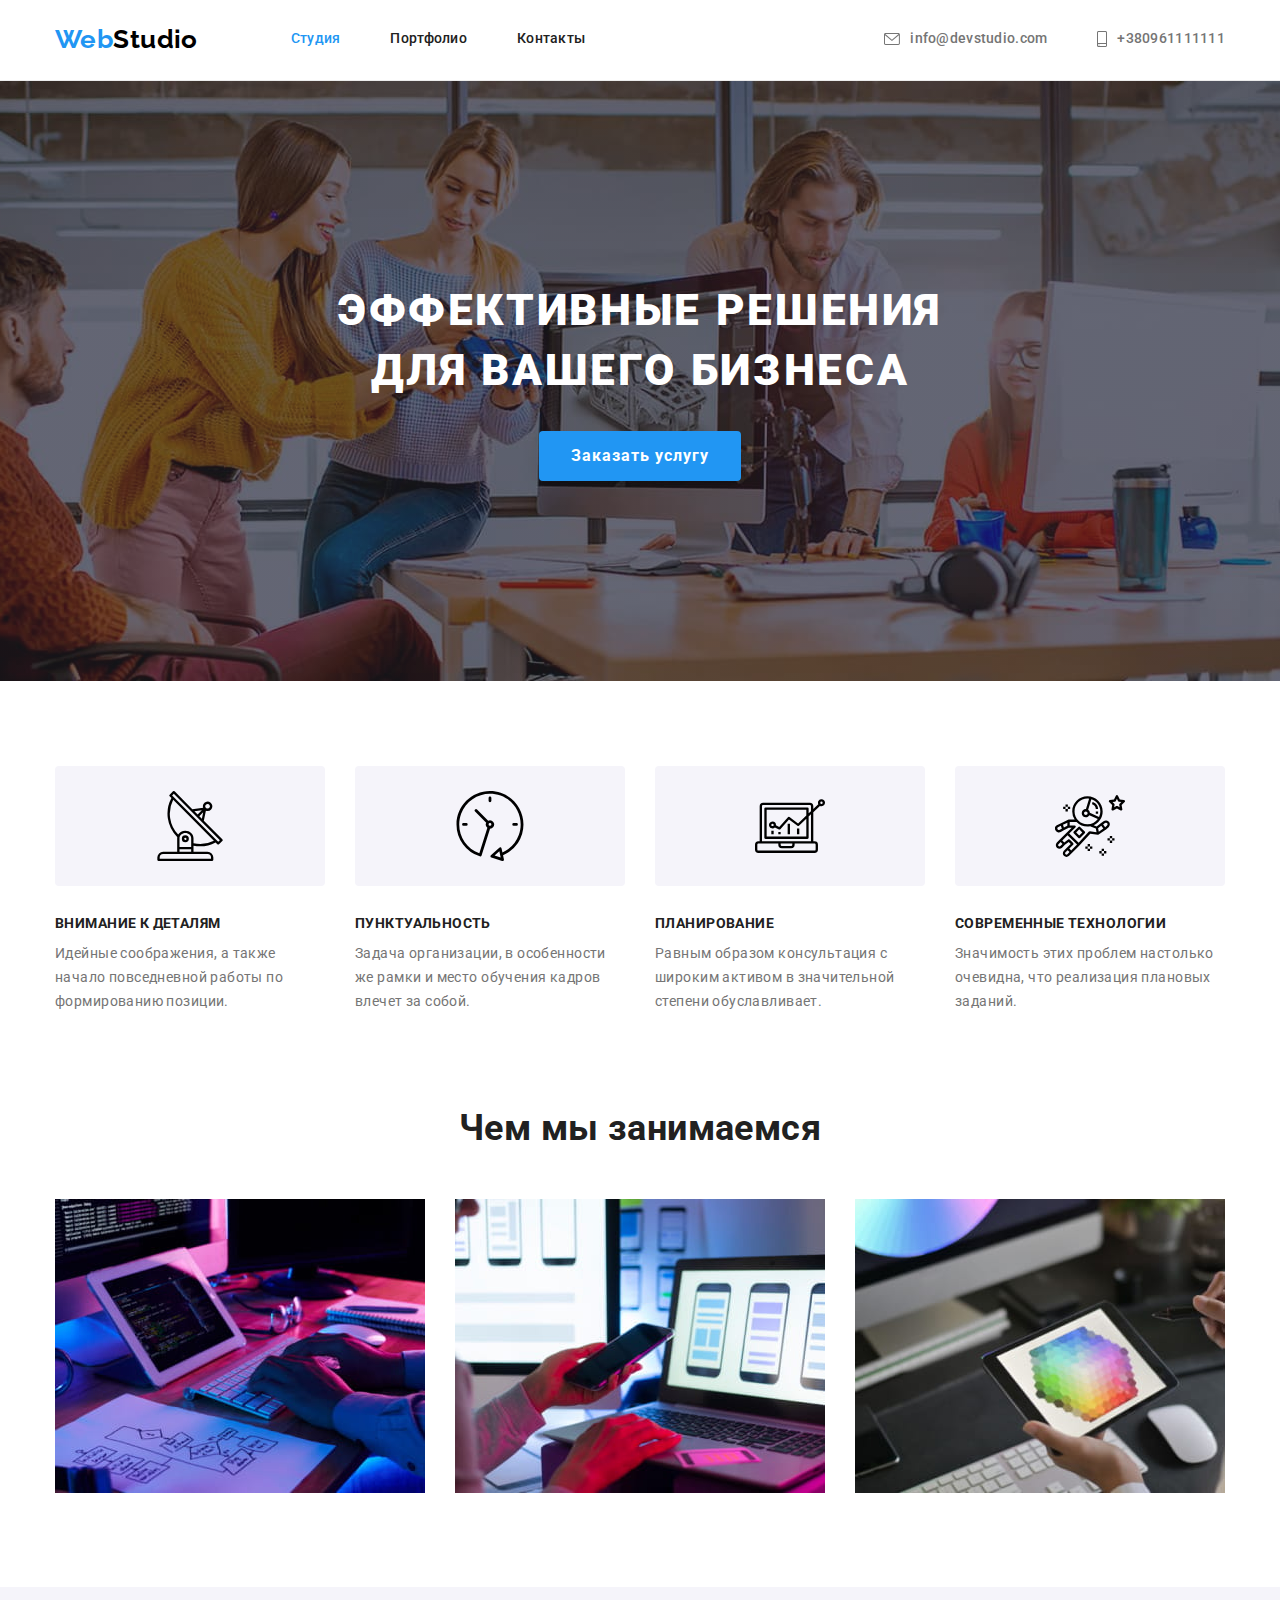
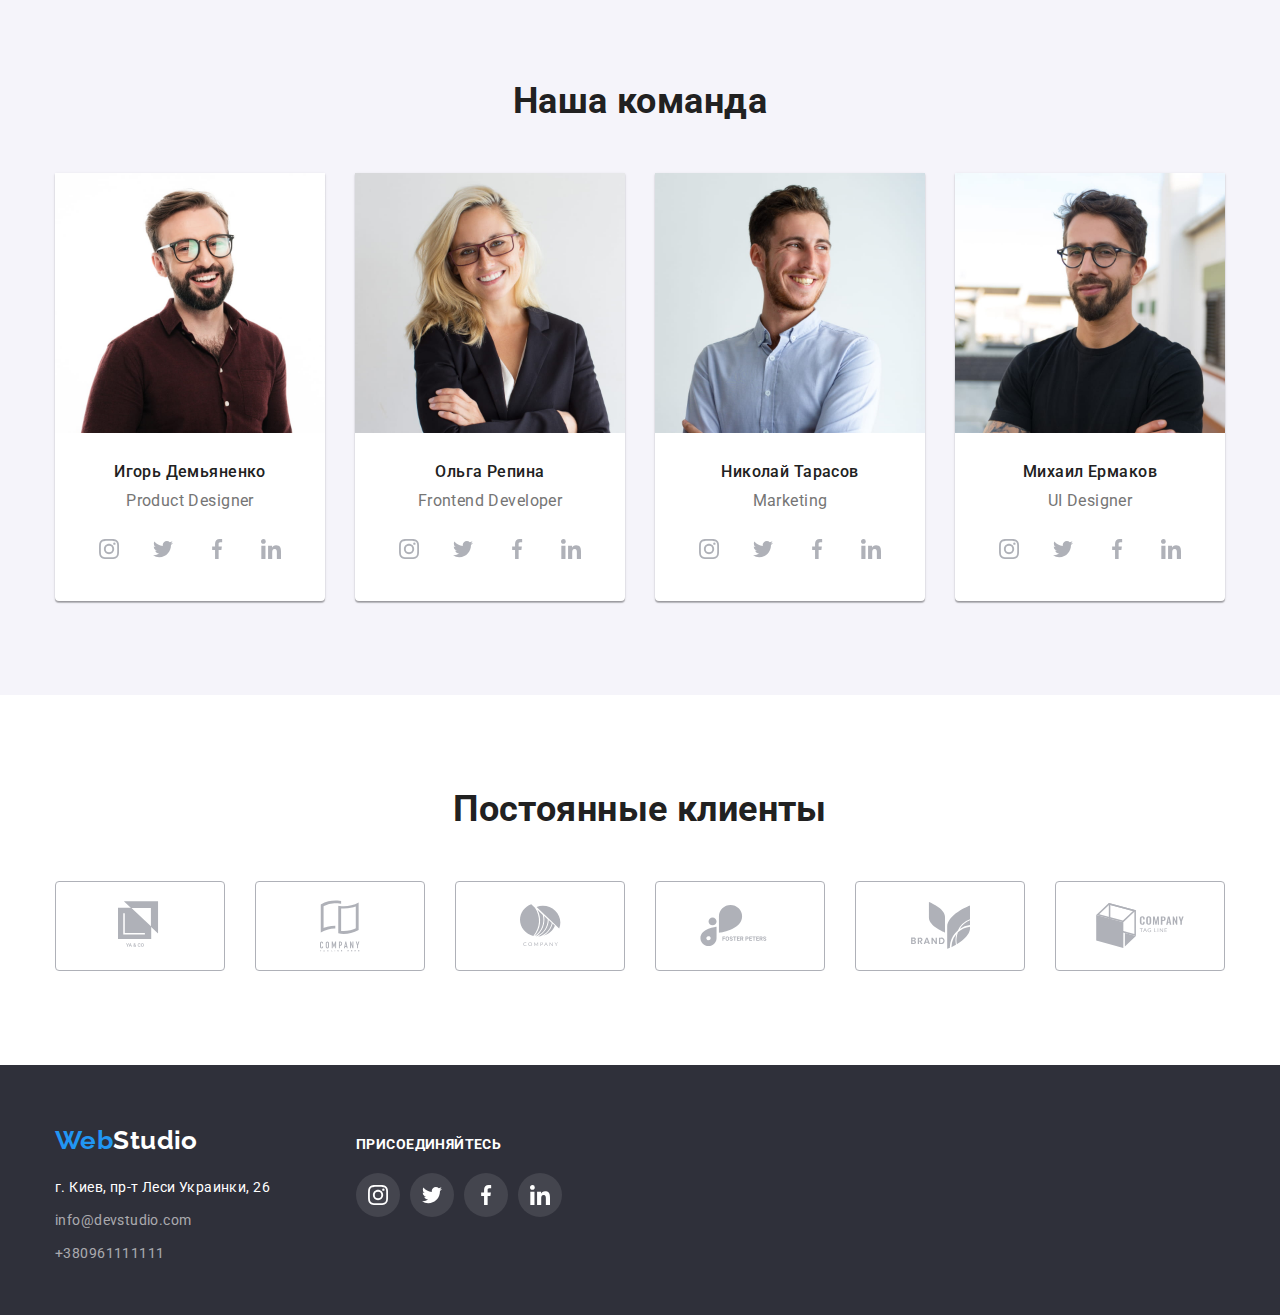
==== index.html @ 73e571c7 "Initial commit" ====
<!DOCTYPE html>
<html lang="ru">

<head>
    <meta charset="UTF-8">
    <meta http-equiv="X-UA-Compatible" content="IE=edge">
    <meta name="viewport" content="width=device-width, initial-scale=1.0">
    <title>WebStudio</title>
    <link
        href="https://fonts.googleapis.com/css2?family=Raleway:wght@700&family=Roboto:wght@400;500;700;900&display=swap"
        rel="stylesheet">
    <link rel="stylesheet"
        href="https://cdnjs.cloudflare.com/ajax/libs/modern-normalize/0.2.0/modern-normalize.min.css">
    <link rel="stylesheet" href="./css/styles.css">
</head>

<body class="page">
    <header class="page-header">
        <div class="container">
            <nav class="header-nav">
                <a href="./index.html" class="logo list"><span class="logo-color">Web</span>Studio</a>
                <ul class="site-nav list">
                    <li class="item"><a href="./index.html" class="link-nav current list">Студия</a></li>
                    <li class="item"><a href="./portfolio.html" class="link-nav list">Портфолио</a></li>
                    <li class="item"><a href="#contacts" class="link-nav list">Контакты</a></li>
                </ul>
            </nav>
            <ul class="auth-nav list">
                <li class="item"><a href="mailto:info@devstudio.com" aria-label="Почта" class="link-contacts list">
                        <svg class="link-contacts-icon" width="16" height="12">
                            <use href="./images/icons.svg#icon-envelope"></use>
                        </svg>info@devstudio.com
                    </a>
                </li>
                <li class="item"><a href="tel:+380961111111" aria-label="Телефон" class="link-contacts list">
                        <svg class="link-contacts-icon" width="10" height="16">
                            <use href="./images/icons.svg#icon-smartphone"></use>
                        </svg>+380961111111</a></li>
            </ul>
        </div>
    </header>
    <main>
        <section class="hero overlay">
            <div class="container">
                <div class="hero-center">
                    <h1 class="hero-title">Эффективные решения для вашего бизнеса</h1>
                </div>
                <button type="button" class="button-hero">Заказать услугу</button>
            </div>
        </section>
        <section class="section description">
            <div class="container">
                <h2 class="visually-hidden">Чем мы занимаемся описание</h2>
                <ul class="section-text list">
                    <li class="item">
                        <div class="item-box">
                            <svg class="item-icon" width="70" height="70">
                                <use href="./images/icons.svg#icon-antenna"></use>
                            </svg>
                        </div>
                        <h3 class="text-title">Внимание к деталям</h3>
                        <p class="text">Идейные соображения, а также начало повседневной работы по формированию позиции.
                        </p>
                    </li>
                    <li class="item">
                        <div class="item-box">
                            <svg class="item-icon" width="70" height="70">
                                <use href="./images/icons.svg#icon-clock"></use>
                            </svg>
                        </div>
                        <h3 class="text-title">Пунктуальность</h3>
                        <p class="text">Задача организации, в особенности же рамки и место обучения кадров влечет за
                            собой.
                        </p>
                    </li>
                    <li class="item">
                        <div class="item-box">
                            <svg class="item-icon" width="70" height="70">
                                <use href="./images/icons.svg#icon-diagram"></use>
                            </svg>
                        </div>
                        <h3 class="text-title">Планирование</h3>
                        <p class="text">Равным образом консультация с широким активом в значительной степени
                            обуславливает.
                        </p>
                    </li>
                    <li class="item">
                        <div class="item-box">
                            <svg class="item-icon" width="70" height="70">
                                <use href="./images/icons.svg#icon-astronaut"></use>
                            </svg>
                        </div>
                        <h3 class="text-title">Современные технологии</h3>
                        <p class="text">Значимость этих проблем настолько очевидна, что реализация плановых заданий.</p>
                    </li>
                </ul>
            </div>
        </section>
        <section class="section fotos">
            <div class="container">
                <h2 class="section-title">Чем мы занимаемся</h2>
                <ul class="section-foto list">
                    <li class="item"><img src="./images/img1.jpg" alt="Сотрудник пишет код." width="370"></li>
                    <li class="item"><img src="./images/img2.jpg" alt="Сотрудник разрабатывает адаптивну верстку" width="370"></li>
                    <li class="item"><img src="./images/img3.jpg" alt="Сотрудник разрабатывает дизайн" width="370"></li>
                </ul>
            </div>
        </section>
        <section class="section team">
            <div class="container">
                <h2 class="section-title">Наша команда</h2>
                <ul class="section-card list">
                    <li class="item">
                        <img src="./images/team/img4.jpg" alt="На фото Игорь Демьяненко" width="270" class="team-foto">
                        <div class="card-box">
                            <h3 class="card-title">Игорь Демьяненко</h3>
                            <p class="card-text">Product Designer</p>
                            <ul class="social-network list">
                                <li class="social-item ">
                                    <a href="" class="social-link" aria-label="Инстаграмм" target="_blank"
                                        rel="noopener noreferrer">
                                        <svg class="social-icon" width="20" height="20">
                                            <use href="./images/icons.svg#icon-instagram"></use>
                                        </svg>
                                    </a>
                                </li>
                                <li class="social-item">
                                    <a href="" class="social-link" aria-label="Твиттер" target="_blank"
                                        rel="noopener noreferrer">
                                        <svg class="social-icon" width="20" height="20">
                                            <use href="./images/icons.svg#icon-twitter"></use>
                                        </svg>
                                    </a>
                                </li>
                                <li class="social-item">
                                    <a href="" class="social-link" aria-label="Фейсбук" target="_blank"
                                        rel="noopener noreferrer">
                                        <svg class="social-icon" width="20" height="20">
                                            <use href="./images/icons.svg#icon-facebook"></use>
                                        </svg>
                                    </a>
                                </li>
                                <li class="social-item">
                                    <a href="" class="social-link" aria-label="Линкедин" target="_blank"
                                        rel="noopener noreferrer">
                                        <svg class="social-icon" width="20" height="20">
                                            <use href="./images/icons.svg#icon-linkedin"></use>
                                        </svg>
                                    </a>
                                </li>
                            </ul>
                        </div>
                    </li>
                    <li class="item">
                        <img src="./images/team/img5.jpg" alt="На фото Ольга Репина" width="270" class="team-foto">
                        <div class="card-box">
                            <h3 class="card-title">Ольга Репина</h3>
                            <p class="card-text">Frontend Developer</p>
                            <ul class="social-network list">
                                <li class="social-item ">
                                    <a href="" class="social-link" aria-label="Инстаграмм" target="_blank"
                                        rel="noopener noreferrer">
                                        <svg class="social-icon" width="20" height="20">
                                            <use href="./images/icons.svg#icon-instagram"></use>
                                        </svg>
                                    </a>
                                </li>
                                <li class="social-item">
                                    <a href="" class="social-link" aria-label="Твиттер" target="_blank"
                                        rel="noopener noreferrer">
                                        <svg class="social-icon" width="20" height="20">
                                            <use href="./images/icons.svg#icon-twitter"></use>
                                        </svg>
                                    </a>
                                </li>
                                <li class="social-item">
                                    <a href="" class="social-link" aria-label="Фейсбук" target="_blank"
                                        rel="noopener noreferrer">
                                        <svg class="social-icon" width="20" height="20">
                                            <use href="./images/icons.svg#icon-facebook"></use>
                                        </svg>
                                    </a>
                                </li>
                                <li class="social-item">
                                    <a href="" class="social-link" aria-label="Линкедин" target="_blank"
                                        rel="noopener noreferrer">
                                        <svg class="social-icon" width="20" height="20">
                                            <use href="./images/icons.svg#icon-linkedin"></use>
                                        </svg>
                                    </a>
                                </li>
                            </ul>
                        </div>
                    </li>
                    <li class="item">
                        <img src="./images/team/img6.jpg" alt="На фото Николай Тарасов" width="270" class="team-foto">
                        <div class="card-box">
                            <h3 class="card-title">Николай Тарасов</h3>
                            <p class="card-text">Marketing</p>
                            <ul class="social-network list">
                                <li class="social-item ">
                                    <a href="" class="social-link" aria-label="Инстаграмм" target="_blank"
                                        rel="noopener noreferrer">
                                        <svg class="social-icon" width="20" height="20">
                                            <use href="./images/icons.svg#icon-instagram"></use>
                                        </svg>
                                    </a>
                                </li>
                                <li class="social-item">
                                    <a href="" class="social-link" aria-label="Твиттер" target="_blank"
                                        rel="noopener noreferrer">
                                        <svg class="social-icon" width="20" height="20">
                                            <use href="./images/icons.svg#icon-twitter"></use>
                                        </svg>
                                    </a>
                                </li>
                                <li class="social-item">
                                    <a href="" class="social-link" aria-label="Фейсбук" target="_blank"
                                        rel="noopener noreferrer">
                                        <svg class="social-icon" width="20" height="20">
                                            <use href="./images/icons.svg#icon-facebook"></use>
                                        </svg>
                                    </a>
                                </li>
                                <li class="social-item">
                                    <a href="" class="social-link" aria-label="Линкедин" target="_blank"
                                        rel="noopener noreferrer">
                                        <svg class="social-icon" width="20" height="20">
                                            <use href="./images/icons.svg#icon-linkedin"></use>
                                        </svg>
                                    </a>
                                </li>
                            </ul>
                        </div>
                    </li>
                    <li class="item">
                        <img src="./images/team/img7.jpg" alt="На фото Михаил Ермаков" width="270" class="team-foto">
                        <div class="card-box">
                            <h3 class="card-title">Михаил Ермаков</h3>
                            <p class="card-text">UI Designer</p>
                            <ul class="social-network list">
                                <li class="social-item ">
                                    <a href="" class="social-link" aria-label="Инстаграмм" target="_blank"
                                        rel="noopener noreferrer">
                                        <svg class="social-icon" width="20" height="20">
                                            <use href="./images/icons.svg#icon-instagram"></use>
                                        </svg>
                                    </a>
                                </li>
                                <li class="social-item">
                                    <a href="" class="social-link" aria-label="Твиттер" target="_blank"
                                        rel="noopener noreferrer">
                                        <svg class="social-icon" width="20" height="20">
                                            <use href="./images/icons.svg#icon-twitter"></use>
                                        </svg>
                                    </a>
                                </li>
                                <li class="social-item">
                                    <a href="" class="social-link" aria-label="Фейсбук" target="_blank"
                                        rel="noopener noreferrer">
                                        <svg class="social-icon" width="20" height="20">
                                            <use href="./images/icons.svg#icon-facebook"></use>
                                        </svg>
                                    </a>
                                </li>
                                <li class="social-item">
                                    <a href="" class="social-link" aria-label="Линкедин" target="_blank"
                                        rel="noopener noreferrer">
                                        <svg class="social-icon" width="20" height="20">
                                            <use href="./images/icons.svg#icon-linkedin"></use>
                                        </svg>
                                    </a>
                                </li>
                            </ul>
                        </div>
                    </li>
                </ul>
            </div>
        </section>
        <section class="section clients">
            <div class="container">
                <h2 class="clients-titel">Постоянные клиенты</h2>
                <ul class="clients-list list">
                    <li class="clients-item">
                        <a href="" class="clients-link" aria-label="Логотип компании" target="_blank"
                            rel="noopener noreferrer">
                            <svg class="clients-icon" width="44.27" height="49.23">
                                <use href="./images/icons.svg#icon-logo-1"></use>
                            </svg>
                        </a>
                    </li>
                    <li class="clients-item">
                        <a href="" class="clients-link" aria-label="Логотип компании" target="_blank"
                            rel="noopener noreferrer">
                            <svg class="clients-icon" width="40" height="52">
                                <use href="./images/icons.svg#icon-logo-2"></use>
                            </svg>
                        </a>
                    </li>
                    <li class="clients-item">
                        <a href="" class="clients-link" aria-label="Логотип компании" target="_blank"
                            rel="noopener noreferrer">
                            <svg class="clients-icon" width="41" height="42.6">
                                <use href="./images/icons.svg#icon-logo-3"></use>
                            </svg>
                        </a>
                    </li>
                    <li class="clients-item">
                        <a href="" class="clients-link" aria-label="Логотип компании" target="_blank"
                            rel="noopener noreferrer">
                            <svg class="clients-icon" width="79.66" height="42.02">
                                <use href="./images/icons.svg#icon-logo-4"></use>
                            </svg>
                        </a>
                    </li>
                    <li class="clients-item">
                        <a href="" class="clients-link" aria-label="Логотип компании" target="_blank"
                            rel="noopener noreferrer">
                            <svg class="clients-icon" width="59" height="47">
                                <use href="./images/icons.svg#icon-logo-5"></use>
                            </svg>
                        </a>
                    </li>
                    <li class="clients-item">
                        <a href="" class="clients-link" aria-label="Логотип компании" target="_blank"
                            rel="noopener noreferrer">
                            <svg class="clients-icon" width="88.48" height="45.44">
                                <use href="./images/icons.svg#icon-logo-6"></use>
                            </svg>
                        </a>
                    </li>
                </ul>
            </div>
        </section>
    </main>
    <footer class="footer">
        <div class="container">
            <div class="footerbox">
                <div class="address-block">
                    <a href="./index.html" class="logo logo-end"><span class="logo-color">Web</span><span
                            class="logo-colors">Studio</span></a>
                    <address class="address" id="contacts">
                        <ul class="address-list list">
                            <li><a href="https://goo.gl/maps/zxBXprxEHdJfPsus8" aria-label="Гугл карта" target="_blank"
                                    rel="noopener noreferrer" class="address-map list">
                                    г. Киев, пр-т Леси Украинки, 26</a></li>
                            <li><a href="mailto:info@devstudio.com" aria-label="Почта"
                                    class="address-contacts list">info@devstudio.com</a></li>
                            <li><a href="tel:+380961111111" aria-label="Телефон"
                                    class="address-contacts list">+380961111111</a></li>
                        </ul>
                    </address>
                </div>
                <div class="social-network-link">
                    <p class="go-us">присоединяйтесь</p>
                    <ul class="social-network list">
                        <li class="social-item ">
                            <a href="" class="social-link end" aria-label="Инстаграмм" target="_blank"
                                rel="noopener noreferrer">
                                <svg class="social-icon end" width="20" height="20">
                                    <use href="./images/icons.svg#icon-instagram"></use>
                                </svg>
                            </a>
                        </li>
                        <li class="social-item">
                            <a href="" class="social-link end" aria-label="Твиттер" target="_blank"
                                rel="noopener noreferrer">
                                <svg class="social-icon end" width="20" height="20">
                                    <use href="./images/icons.svg#icon-twitter"></use>
                                </svg>
                            </a>
                        </li>
                        <li class="social-item">
                            <a href="" class="social-link end" aria-label="Фейсбук" target="_blank"
                                rel="noopener noreferrer">
                                <svg class="social-icon end" width="20" height="20">
                                    <use href="./images/icons.svg#icon-facebook"></use>
                                </svg>
                            </a>
                        </li>
                        <li class="social-item">
                            <a href="" class="social-link end" aria-label="Линкедин" target="_blank"
                                rel="noopener noreferrer">
                                <svg class="social-icon end" width="20" height="20">
                                    <use href="./images/icons.svg#icon-linkedin"></use>
                                </svg>
                            </a>
                        </li>
                    </ul>
                </div>
            </div>
        </div>
    </footer>
</body>

</html>
---- css/styles.css ----
:root {
  --accent-color: #2196f3;
  --text-title-color: #212121;
  --text-color: #757575;
  --icons-color: #afb1b8;
  --primary-white-color: #ffffff;
  --dark-bg-color: #2f303a;
  --accent-bg-color: #f5f4fa;
  --section-text-set: 4;
  --section-text-set-gap: 30px;
  --section-card-set: 4;
  --section-card-set-gap: 30px;
  --section-foto-set: 3;
  --section-foto-set-gap: 30px;
  --section-clients-set: 6;
  --section-clients-set-gap: 30px;
  --section-filter-link-set: 3;
  --section-filter-link-gap: 30px;
  --card-shadow: 0px 1px 3px rgba(0, 0, 0, 0.12),
    0px 1px 1px rgba(0, 0, 0, 0.14), 0px 2px 1px rgba(0, 0, 0, 0.2);
}
body {
  background-color: var(--primary-white-color);
  color: var(--text-title-color);

  font-family: Roboto, sans-serif;
  font-weight: 400;
  font-size: 14px;
  line-height: 1.71;
  letter-spacing: 0.03em;
}
html {
  box-sizing: border-box;
}
*,
*::after,
*::before {
  box-sizing: inherit;
}
h1,
h2,
h3,
h4,
h5,
h6,
p {
  margin-top: 0;
}
img {
  display: block;
  max-width: 100%;
  height: auto;
}
.list {
  list-style: none;
  text-decoration: none;
  color: inherit;
  padding: 0;
  margin: 0;
}
.visually-hidden {
  position: absolute !important;
  clip: rect(1px 1px 1px 1px);
  clip: rect(1px, 1px, 1px, 1px);
  padding: 0 !important;
  border: 0 !important;
  height: 1px !important;
  width: 1px !important;
  overflow: hidden;
}
.container {
  width: 1200px;
  padding-right: 15px;
  padding-left: 15px;
  margin-right: auto;
  margin-left: auto;
}
.section {
  padding-top: 94px;
  padding-bottom: 94px;
}
.page-header.border {
  border-bottom: 1px solid #ececec;
}
.page-header{
  border-bottom: 1px solid #ececec;
}
/* site nav */
.page-header .container {
  display: flex;
  justify-content: flex-end;
  align-items: center;
}
.page-header .logo {
  margin-right: 93px;
}
.header-nav {
  display: inline-flex;
  align-items: center;
  margin-right: auto;
}

.logo {
  display: inline-block;
  color: #000000;
  font-family: Raleway, sans-serif;
  font-weight: 700;
  font-size: 26px;
  line-height: 1.19;
  text-decoration: none;
}
.logo-color {
  color: var(--accent-color);
}
.logo-colors {
  color: var(--primary-white-color);
  background-color: #2f303a; /*временно*/
}
.link-nav:hover,
.link-nav:focus {
  color: var(--accent-color);
}
.link-nav {
  color: var(--text-title-color);
}
.site-nav .link-nav.current {
  color: var(--accent-color);
}
.site-nav .item:not(:last-child) {
  margin-right: 50px;
}
.auth-nav .item:not(:last-child) {
  margin-right: 50px;
}
.site-nav {
  display: flex;
  font-weight: 500;
  font-size: 14px;
  line-height: 1.14;
  letter-spacing: 0.02em;
}
.auth-nav {
  display: inline-flex;
  align-items: center;
  font-weight: 500;
  font-size: 14px;
  line-height: 1.14;
  letter-spacing: 0.02em;
}
.link-contacts:hover,
.link-contacts:focus {
  color: var(--accent-color);
 
}
.link-contacts:hover .link-contacts-icon,
.link-contacts:focus .link-contacts-icon {
  fill: var(--accent-color);
}
.link-contacts-icon {
  margin-right: 10px;
  fill: currentColor;
}
.link-contacts {
 
  padding-top: 1px;
  padding-bottom: 1px;
  display: flex;
  align-items: center;
  color: var(--text-color);
}
.address-list {
  font-style: normal;
  display: inline-flex;
  flex-direction: column;
}
.address-list li:not(:last-child) {
  margin-bottom: 9px;
}
/* +footer address */
.address-contacts:hover,
.address-contacts:focus {
  color: var(--accent-color);
}
.address-contacts {
  color: rgba(255, 255, 255, 0.6);
}
.address-map:hover,
.address-map:focus {
  color: var(--accent-color);
}
.address-map {
  color: var(--primary-white-color);
}
/* section */
.page-header {
  padding-top: 24px;
  padding-bottom: 25px;
}
.hero {
  background-color: #c4c4c4;
  text-align: center;
  padding-top: 200px;
  padding-bottom: 200px;
}
.overlay {
  height: 600px;
  max-width: 1600px;
  margin-left: auto;
  margin-right: auto;
  background-image: linear-gradient(
      to right,
      rgba(47, 48, 58, 0.4),
      rgba(47, 48, 58, 0.4)
    ),
    url(../images/hero.jpg);
  background-repeat: no-repeat;
  background-position: center;
  background-size: cover;
}
.hero-center {
  display: flex;
  flex-direction: column;
}
.hero-title {
  display: inline-block;
  color: var(--primary-white-color);

  font-weight: 900;
  font-size: 44px;
  line-height: 1.36;
  max-width: 696px;
  letter-spacing: 0.06em;
  text-transform: uppercase;
  margin-right: auto;
  margin-left: auto;
  margin-bottom: 30px;
}
.button-hero:hover,
.button-hero:focus {
  background-color: #188ce8;
}
.button-hero {
  display: inline-block;
  color: var(--primary-white-color);
  background-color: var(--accent-color);

  font-family: inherit;
  font-weight: 700;
  font-size: 16px;
  line-height: 1.87;
  letter-spacing: 0.06em;
  border: none;
  cursor: pointer;
  box-shadow: 0px 4px 4px rgba(0, 0, 0, 0.15);
  border-radius: 4px;
  padding: 10px 32px;
  min-width: 200px;
}
/* section Чем мы занимаемся описани */
.section.description {
  padding-top: 85px;
}
.fotos {
  padding-top: 0;
}
.section-text {
  padding: 0;
  margin: 0;
  display: flex;
  flex-wrap: wrap;
  margin-left: calc(-1 * var(--section-text-set-gap));
}
.item-box {
  display: flex;
  justify-content: center;
  align-items: center;
  min-height: 120px;
  margin-bottom: 30px;
  background: #f5f4fa;
  border-radius: 4px;
}
.section-text > .item {
  flex-basis: calc(
    100% / var(--section-text-set) - var(--section-text-set-gap)
  );
  margin-left: var(--section-text-set-gap);
}
.section-title {
  font-size: 36px;
  line-height: 1.16;
  text-align: center;
  margin-bottom: 50px;
}
.text-title {
  font-size: 14px;
  line-height: 1.14;
  text-transform: uppercase;
  margin-bottom: 10px;
}
.text {
  color: var(--text-color);
  margin-bottom: 0;
}

/* section Чем мы занимаемся foto */
.section-foto {
  padding: 0;
  margin: 0;
  display: flex;
  flex-wrap: wrap;
  margin-left: calc(-1 * var(--section-foto-set-gap));
}
.section-foto > .item {
  flex-basis: calc(
    100% / var(--section-foto-set) - var(--section-foto-set-gap)
  );
  margin-left: var(--section-foto-set-gap);
}
/* section Чем мы занимаемся */
.section.team {
  background-color: var(--accent-bg-color);
}
.section-card {
  padding: 0;
  margin: 0;
  display: flex;
  flex-wrap: wrap;
  margin-left: calc(-1 * var(--section-card-set-gap));
}
.section-card > .item {
  background-color: var(--primary-white-color);
  flex-basis: calc(
    100% / var(--section-card-set) - var(--section-card-set-gap)
  );
  margin-left: var(--section-card-set-gap);
  box-shadow: var(--card-shadow);
  border-radius: 0px 0px 4px 4px;
}
.team-foto {
  margin: auto;
}
.card-box {
  padding: 30px 10px;
  text-align: center;
}
.card-title {
  font-weight: 500;
  font-size: 16px;
  line-height: 1.18;
  margin-bottom: 10px;
}
.card-text {
  color: var(--text-color);
  font-size: 16px;
  line-height: 1.18;
  margin-bottom: 16px;
}
.social-network {
  display: inline-flex;
}
.social-item + .social-item {
  margin-left: 10px;
}
.social-link {
  display: flex;
  justify-content: center;
  align-items: center;
  width: 44px;
  height: 44px;
  border-radius: 50%;
}
  .social-link:hover,
  .social-link:focus {
    background-color: var(--accent-color);
  }
  .social-icon {
    fill: var(--icons-color);
  }
  .social-link:hover .social-icon,
  .social-link:focus .social-icon {
    fill: var(--primary-white-color);
  }
/* клиенты */
.clients-titel {
  font-weight: 700;
  font-size: 36px;
  line-height: 1.16;
  text-align: center;
  margin-bottom: 50px;
}
.clients-list {
  display: inline-flex;
  margin-left: calc(-1 * var(--section-clients-set-gap));
}
/* .clients-item + .clients-item {
  margin-left: 30px;
} */
.clients-item {
  flex-basis: calc(
    100% / var(--section-clients-set) - var(--section-clients-set-gap)
  );
  margin-left: var(--section-clients-set-gap);
}

.clients-link {
  display: flex;
  justify-content: center;
  align-items: center;
  width: 170px;
  height: 90px;
  border: 1px solid var(--icons-color);
  border-radius: 4px;
}
.clients-icon {
  fill: var(--icons-color);
}
.clients-link:hover .clients-icon,
.clients-link:focus .clients-icon {
  fill: var(--accent-color);
}
.clients-link:hover,
.clients-link:focus {
  border: 1px solid var(--accent-color);
}
/* footer */
.footer {
  background-color: #2f303a;
  padding-top: 60px;
  padding-bottom: 50px;
}
.footerbox {
  display: flex;
  align-items: baseline;
}
.logo-end {
  margin-bottom: 20px;
}
.address-block {
  width: 231px;
}
.social-network-link {
  display: inline-block;
  widows: 206px;
  margin-left: 70px;
}

.go-us {
  font-weight: 700;
  font-size: 14px;
  line-height: 1.14;
  text-transform: uppercase;
  color: var(--primary-white-color);
  margin-bottom: 20px;
}
.social-link.end {
  background: rgba(255, 255, 255, 0.1);
}
.social-icon.end {
  fill: var(--primary-white-color);
}
.social-link.end:hover,
.social-link.end:focus {
  background-color: var(--accent-color);
}

/* portfolio */

/* button */
.portfolio {
  padding-top: 94px;
  padding-bottom: 94px;
}
.filter {
  display: flex;
  justify-content: center;
  align-items: center;
  margin-bottom: 50px;
}
.filter li:not(:last-child) {
  margin-right: 8px;
}

.filter-button:hover,
.filter-button:focus {
  color: var(--primary-white-color);
  background-color: var(--accent-color);
  box-shadow: 0px 1px 1px rgba(0, 0, 0, 0.12), 0px 4px 4px rgba(0, 0, 0, 0.06), 1px 4px 6px rgba(0, 0, 0, 0.16);
  outline: none;
}
.filter-button {
  background-color: var(--accent-bg-color);
  display: inline-block;
  font-family: inherit;
  font-weight: 500;
  font-size: 16px;
  line-height: 1.62;
  text-align: center;
  padding: 6px 22px;
  border-radius: 4px;
  border: transparent;
  cursor: pointer;
}
/* filter */
.filter-item {
  padding: 0;
  margin: 0;
  display: flex;
  flex-wrap: wrap;
  margin-left: calc(-1 * var(--section-card-set-gap));
  margin-top: calc(-1 * var(--section-card-set-gap));
}
.filter-item > .item {
  flex-basis: calc(
    100% / var(--section-filter-link-set) - var(--section-filter-link-gap)
  );
  margin-left: var(--section-card-set-gap);
  margin-top: var(--section-card-set-gap);
}
.filter-card-title {
  color: var(--text-title-color);
  font-weight: 700;
  font-size: 18px;
  line-height: 2;
  letter-spacing: 0.06em;
  margin-bottom: 4px;
}
.filter-card-text {
  color: var(--text-color);
  font-size: 16px;
  line-height: 1.87;
  letter-spacing: 0.03em;
}
.filter-link p {
  margin-bottom: 0;
}
.filter-link {
  display: block;
}
.filter-link:hover,
.filter-link:focus {
  box-shadow: 0px 1px 1px rgba(0, 0, 0, 0.12), 0px 4px 4px rgba(0, 0, 0, 0.06),
    1px 4px 6px rgba(0, 0, 0, 0.16);
}
.filter-box {
  padding: 20px 24px;
  border: 1px solid #eeeeee;
  border-top: none;
}
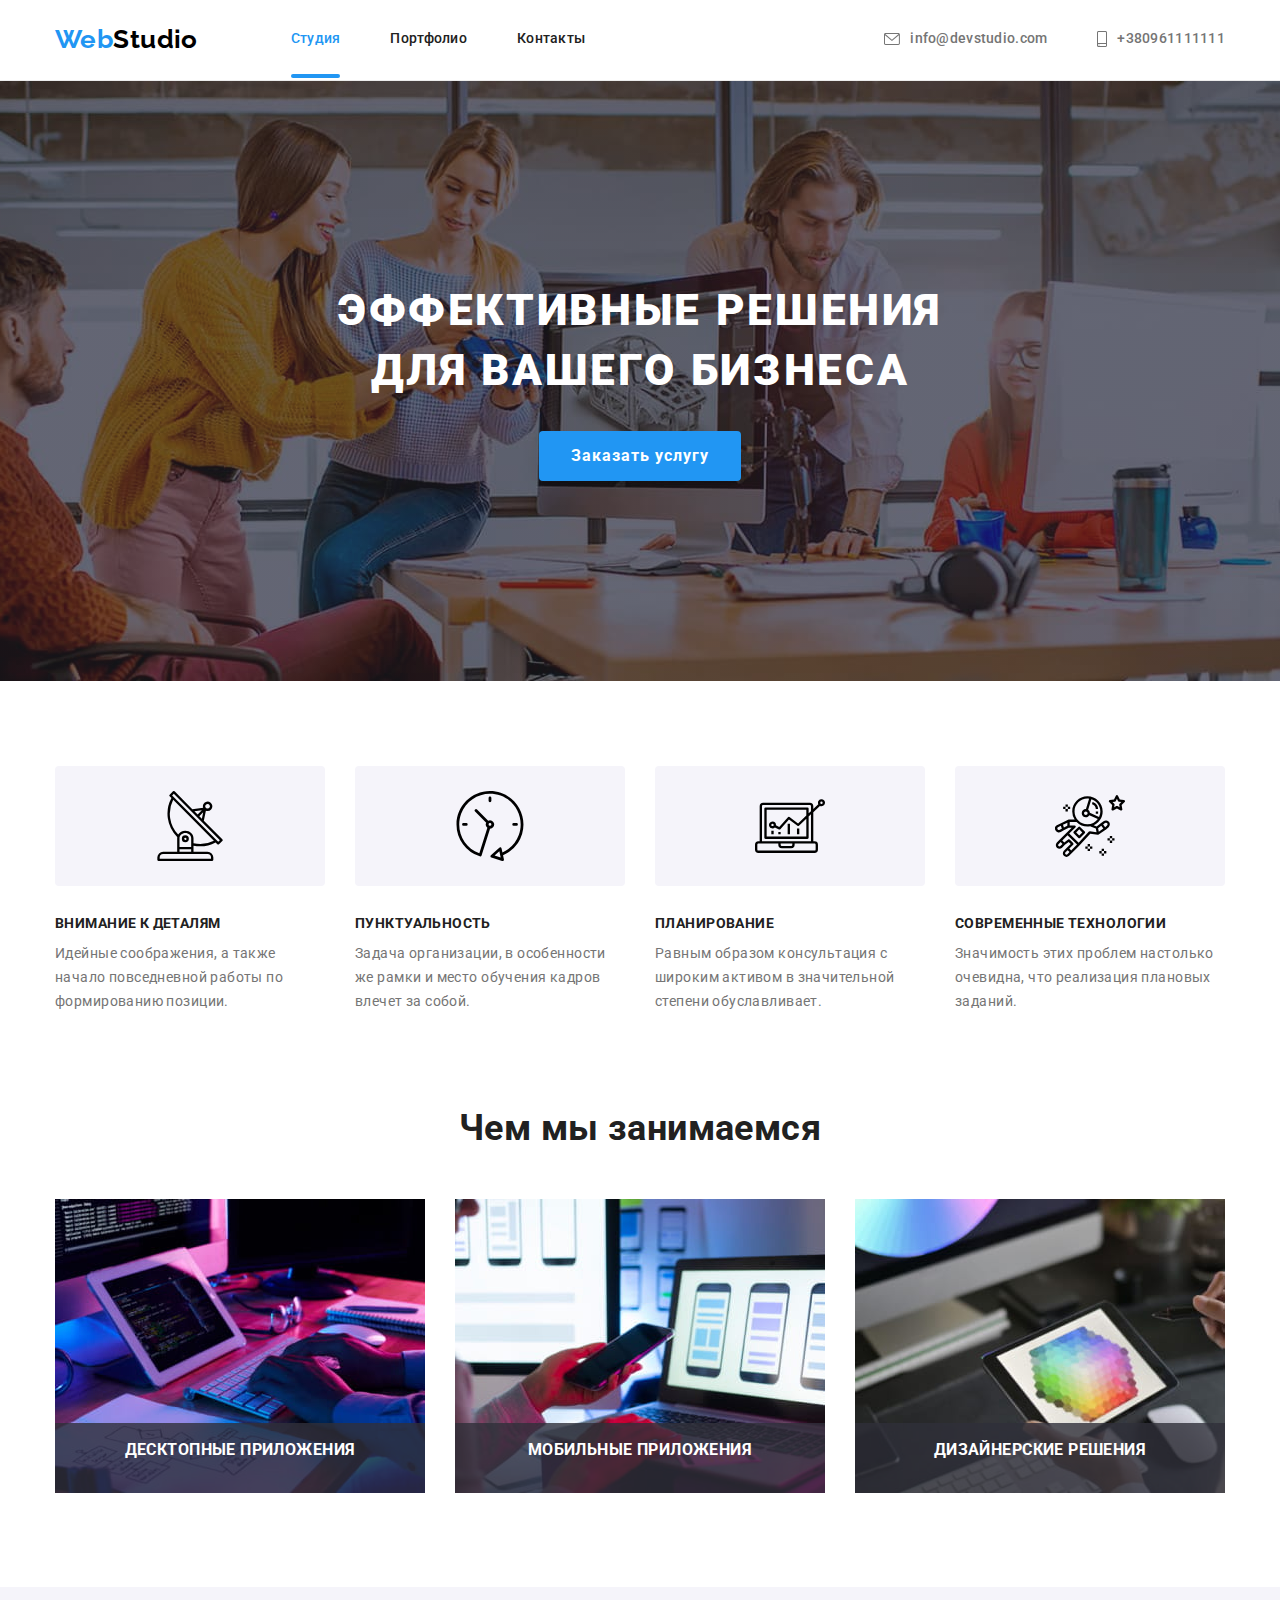
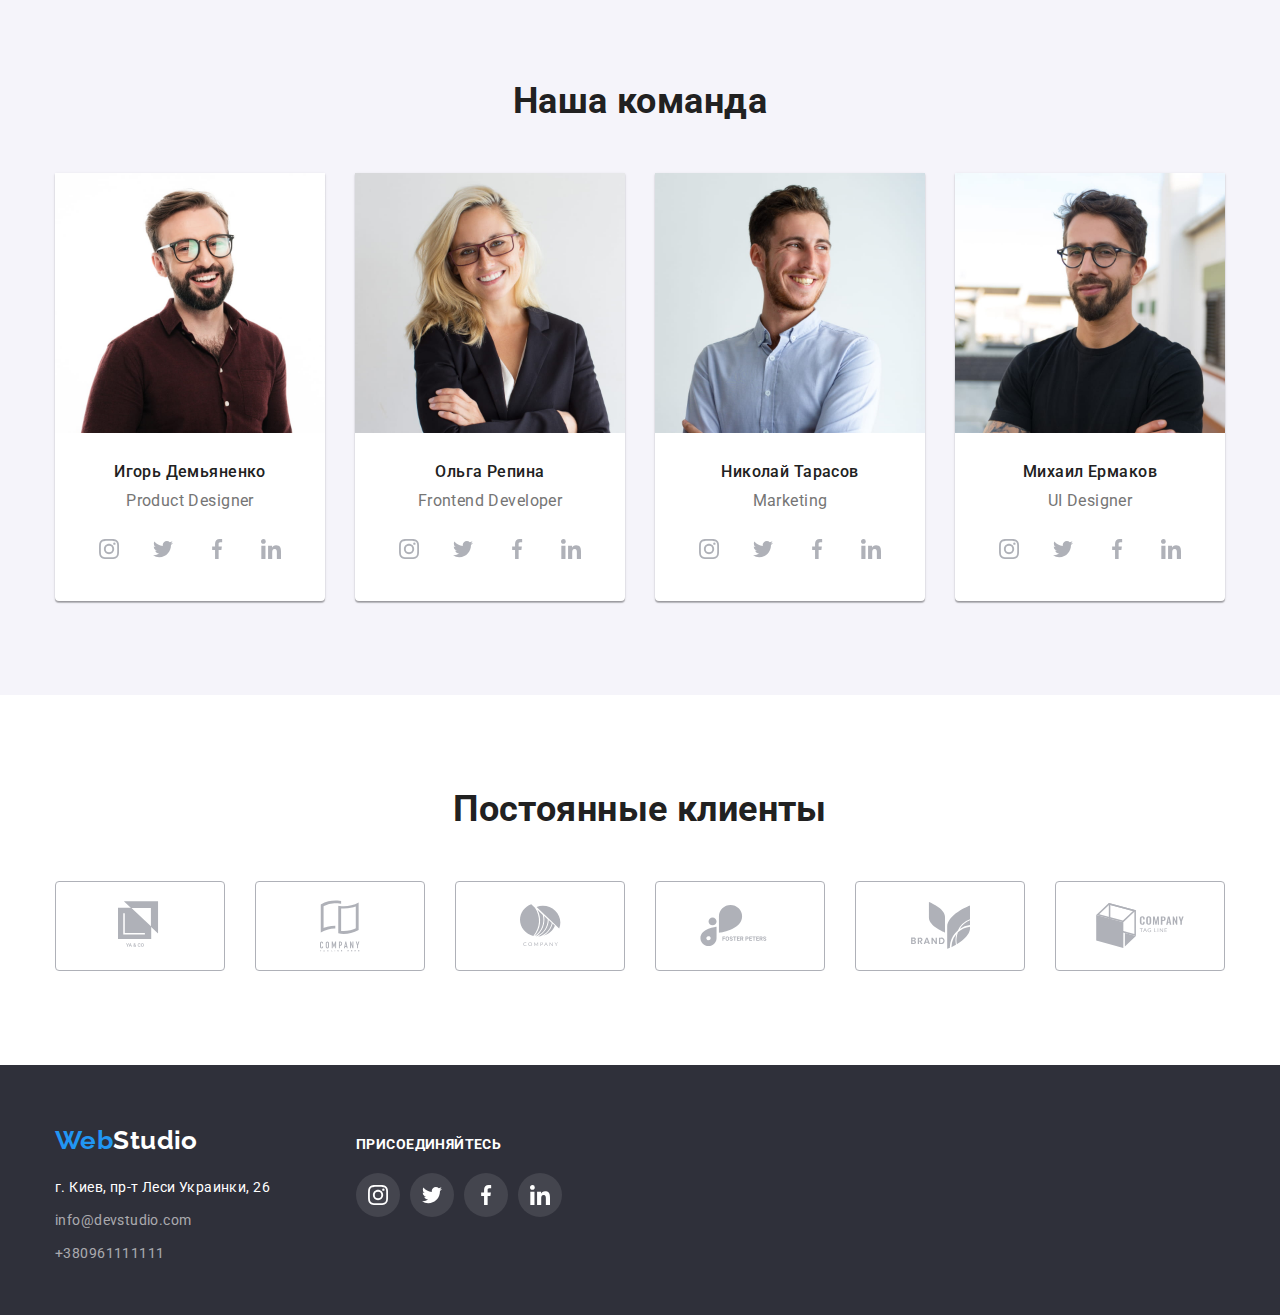
==== commit f2ff9390: "окончание студии" ====
--- a/index.html
+++ b/index.html
@@ -100,9 +100,20 @@
             <div class="container">
                 <h2 class="section-title">Чем мы занимаемся</h2>
                 <ul class="section-foto list">
-                    <li class="item"><img src="./images/img1.jpg" alt="Сотрудник пишет код." width="370"></li>
-                    <li class="item"><img src="./images/img2.jpg" alt="Сотрудник разрабатывает адаптивну верстку" width="370"></li>
-                    <li class="item"><img src="./images/img3.jpg" alt="Сотрудник разрабатывает дизайн" width="370"></li>
+                    <li class="item"><img src="./images/img1.jpg" alt="Сотрудник пишет код." width="370">
+                        <div class="content">
+                            <h3>Десктопные приложения</h2>
+                        </div>
+                    </li>
+                    <li class="item"><img src="./images/img2.jpg" alt="Сотрудник разрабатывает адаптивну верстку" width="370">
+                        <div class="content">
+                            <h3>Мобильные приложения</h2>
+                        </div>
+                    </li>
+                    <li class="item"><img src="./images/img3.jpg" alt="Сотрудник разрабатывает дизайн" width="370">
+                        <div class="content">
+                            <h3>Дизайнерские решения</h2>
+                        </div></li>
                 </ul>
             </div>
         </section>
--- a/css/styles.css
+++ b/css/styles.css
@@ -120,15 +120,35 @@
 .link-nav:focus {
   color: var(--accent-color);
 }
+
 .link-nav {
+  position: relative;
   color: var(--text-title-color);
+  padding-top: 32px;
+  padding-bottom: 32px;
+
 }
 .site-nav .link-nav.current {
   color: var(--accent-color);
+
 }
 .site-nav .item:not(:last-child) {
   margin-right: 50px;
 }
+.link-nav.current.list::after{
+  content: "";
+  position: absolute;
+  left: 0px;
+  bottom: 0px;
+  display: block;
+  width: 100%;
+  height: 4px;
+  border-radius: 2px;
+  background-color: var(--accent-color);
+  
+  
+}
+
 .auth-nav .item:not(:last-child) {
   margin-right: 50px;
 }
@@ -138,6 +158,7 @@
   font-size: 14px;
   line-height: 1.14;
   letter-spacing: 0.02em;
+  
 }
 .auth-nav {
   display: inline-flex;
@@ -291,6 +312,33 @@
   text-align: center;
   margin-bottom: 50px;
 }
+.content {
+  display: flex;
+  justify-content: center;
+  align-items: center;
+
+  position: absolute;
+  text-align: center;
+  bottom: 0px;
+  width: 100%;
+  height: 70px;
+  font-weight: 700;
+  color: var(--primary-white-color);
+  text-transform: uppercase;
+  font-family: Roboto;
+  font-weight: 700;
+  font-size: 14px;
+  line-height:1.14;
+  letter-spacing: 0.03em;
+  padding-top: 27px;
+  padding-bottom: 27px;
+  
+  background-color:rgba(47, 48, 58, 0.8);
+}
+.section-foto > .item {
+  position: relative;
+}
+
 .text-title {
   font-size: 14px;
   line-height: 1.14;
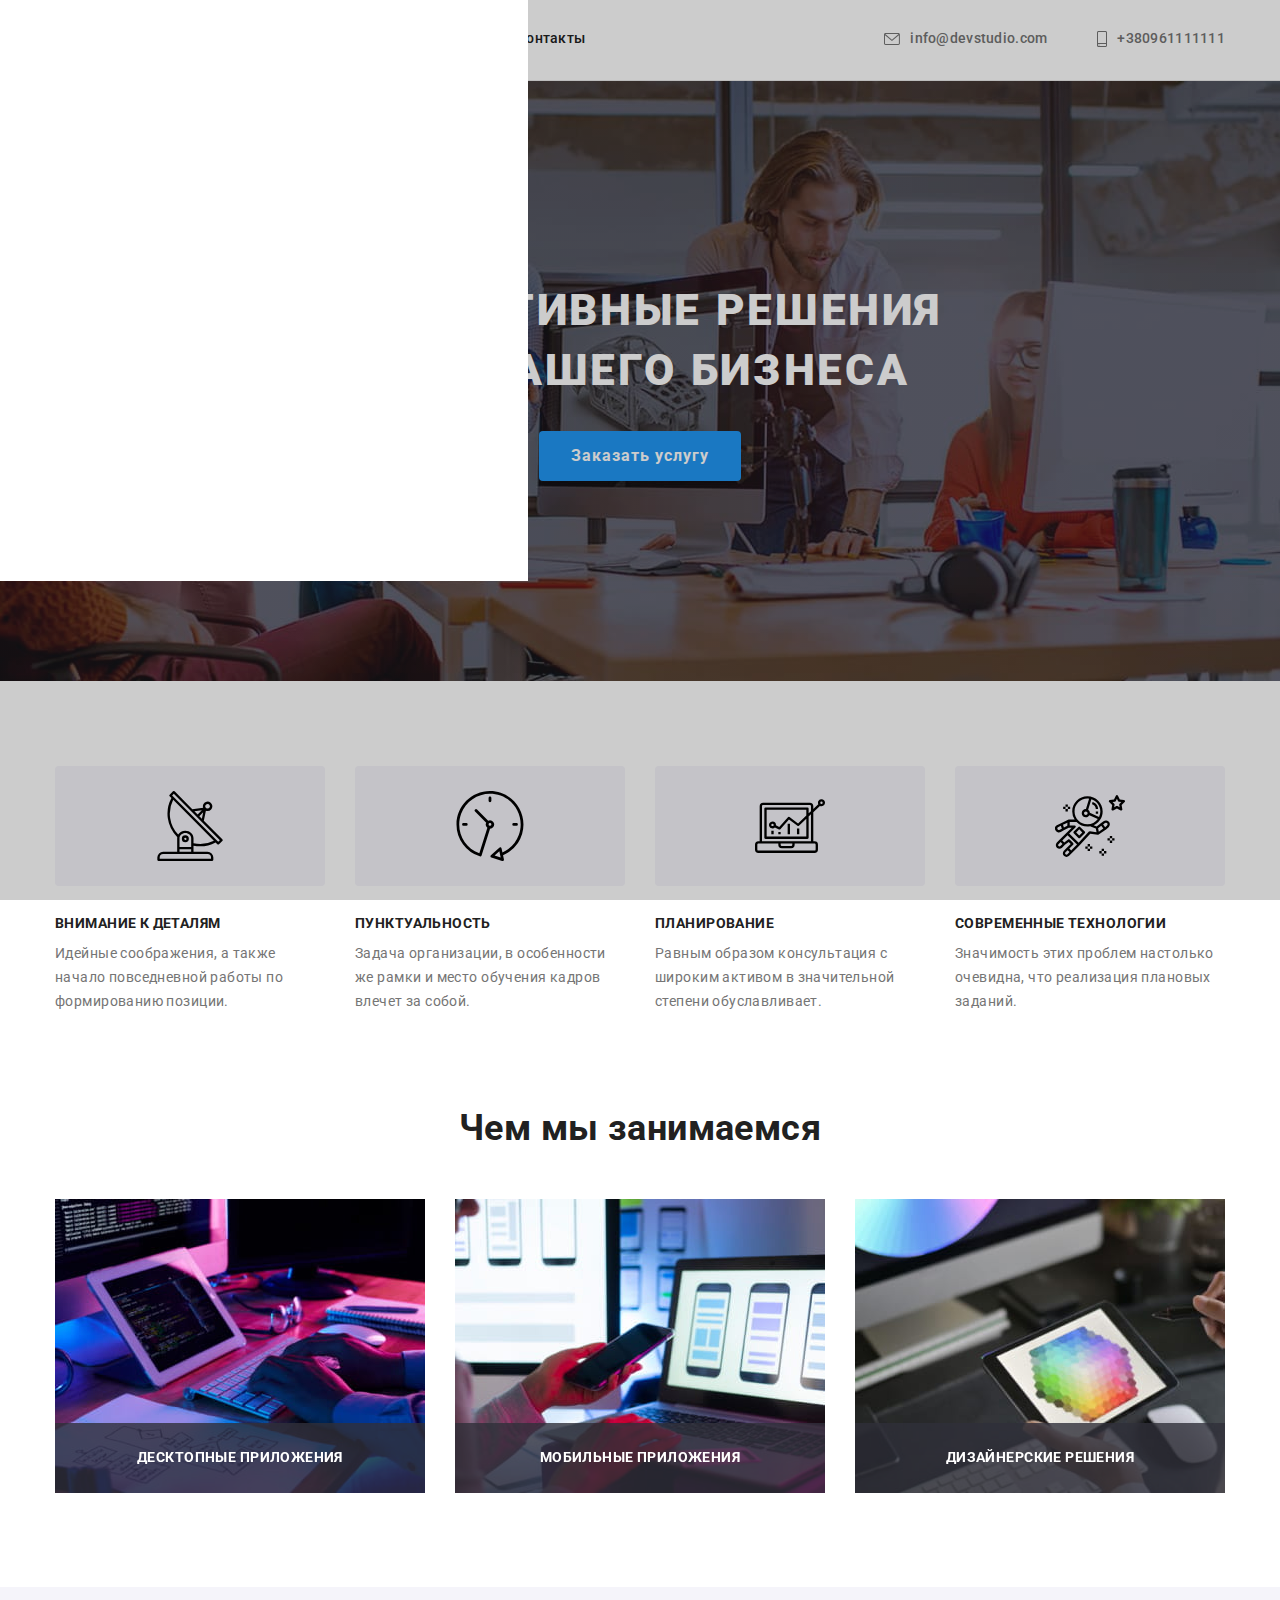
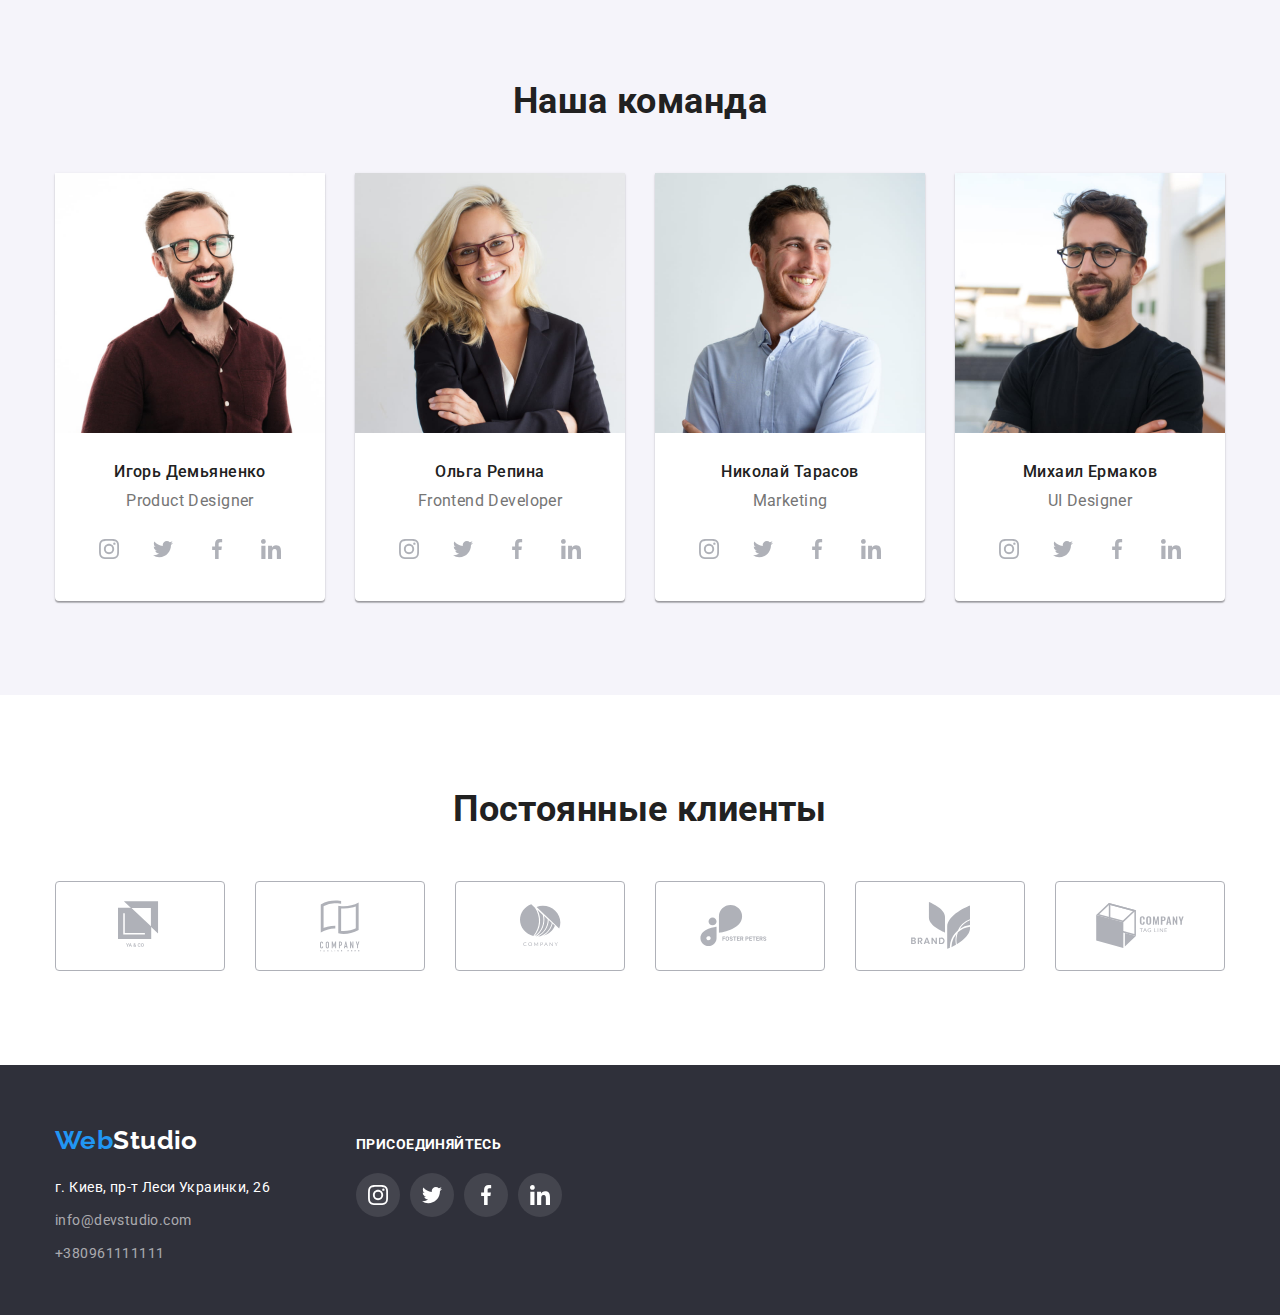
==== commit d5e4a3b1: "начало модалки" ====
--- a/index.html
+++ b/index.html
@@ -47,6 +47,11 @@
                 </div>
                 <button type="button" class="button-hero">Заказать услугу</button>
             </div>
+            <div class="backdrop">
+                <div class="modal">
+                    
+                </div>
+            </div>
         </section>
         <section class="section description">
             <div class="container">
@@ -102,17 +107,17 @@
                 <ul class="section-foto list">
                     <li class="item"><img src="./images/img1.jpg" alt="Сотрудник пишет код." width="370">
                         <div class="content">
-                            <h3>Десктопные приложения</h2>
+                            <h3 class="content-text">Десктопные приложения</h2>
                         </div>
                     </li>
                     <li class="item"><img src="./images/img2.jpg" alt="Сотрудник разрабатывает адаптивну верстку" width="370">
                         <div class="content">
-                            <h3>Мобильные приложения</h2>
+                            <h3 class="content-text">Мобильные приложения</h2>
                         </div>
                     </li>
                     <li class="item"><img src="./images/img3.jpg" alt="Сотрудник разрабатывает дизайн" width="370">
                         <div class="content">
-                            <h3>Дизайнерские решения</h2>
+                            <h3 class="content-text">Дизайнерские решения</h2>
                         </div></li>
                 </ul>
             </div>
@@ -402,6 +407,7 @@
             </div>
         </div>
     </footer>
+    <script src="./js/modal.js"></script>
 </body>
 
 </html>--- a/css/styles.css
+++ b/css/styles.css
@@ -126,6 +126,7 @@
   color: var(--text-title-color);
   padding-top: 32px;
   padding-bottom: 32px;
+  transition: color 250ms cubic-bezier(0.4, 0, 0.2, 1);
 
 }
 .site-nav .link-nav.current {
@@ -188,6 +189,7 @@
   display: flex;
   align-items: center;
   color: var(--text-color);
+  transition: color 250ms cubic-bezier(0.4, 0, 0.2, 1);
 }
 .address-list {
   font-style: normal;
@@ -259,6 +261,7 @@
 .button-hero:hover,
 .button-hero:focus {
   background-color: #188ce8;
+  
 }
 .button-hero {
   display: inline-block;
@@ -276,7 +279,23 @@
   border-radius: 4px;
   padding: 10px 32px;
   min-width: 200px;
-}
+  
+}
+.backdrop {
+  position: fixed;
+  top: 0px;
+  left: 0px;
+  width: 100%;
+  height: 100%;
+  background-color:rgba(0, 0, 0, 0.2);
+  
+}
+.modal {
+ width:528px ; 
+ height:581px ; 
+ background-color: var(--primary-white-color);
+}
+
 /* section Чем мы занимаемся описани */
 .section.description {
   padding-top: 85px;
@@ -322,6 +341,12 @@
   bottom: 0px;
   width: 100%;
   height: 70px;
+ 
+  
+  background-color:rgba(47, 48, 58, 0.8);
+}
+.content-text {
+  margin: 0px;
   font-weight: 700;
   color: var(--primary-white-color);
   text-transform: uppercase;
@@ -332,8 +357,6 @@
   letter-spacing: 0.03em;
   padding-top: 27px;
   padding-bottom: 27px;
-  
-  background-color:rgba(47, 48, 58, 0.8);
 }
 .section-foto > .item {
   position: relative;
@@ -416,6 +439,7 @@
   width: 44px;
   height: 44px;
   border-radius: 50%;
+  transition: background-color 250ms cubic-bezier(0.4, 0, 0.2, 1) ;
 }
   .social-link:hover,
   .social-link:focus {
@@ -458,9 +482,11 @@
   height: 90px;
   border: 1px solid var(--icons-color);
   border-radius: 4px;
+  transition:  border 250ms cubic-bezier(0.4, 0, 0.2, 1);
 }
 .clients-icon {
   fill: var(--icons-color);
+ transition: fill 250ms cubic-bezier(0.4, 0, 0.2, 1) 
 }
 .clients-link:hover .clients-icon,
 .clients-link:focus .clients-icon {
@@ -502,9 +528,12 @@
 }
 .social-link.end {
   background: rgba(255, 255, 255, 0.1);
+  transition: background-color 250ms cubic-bezier(0.4, 0, 0.2, 1) ;
 }
 .social-icon.end {
   fill: var(--primary-white-color);
+
+
 }
 .social-link.end:hover,
 .social-link.end:focus {
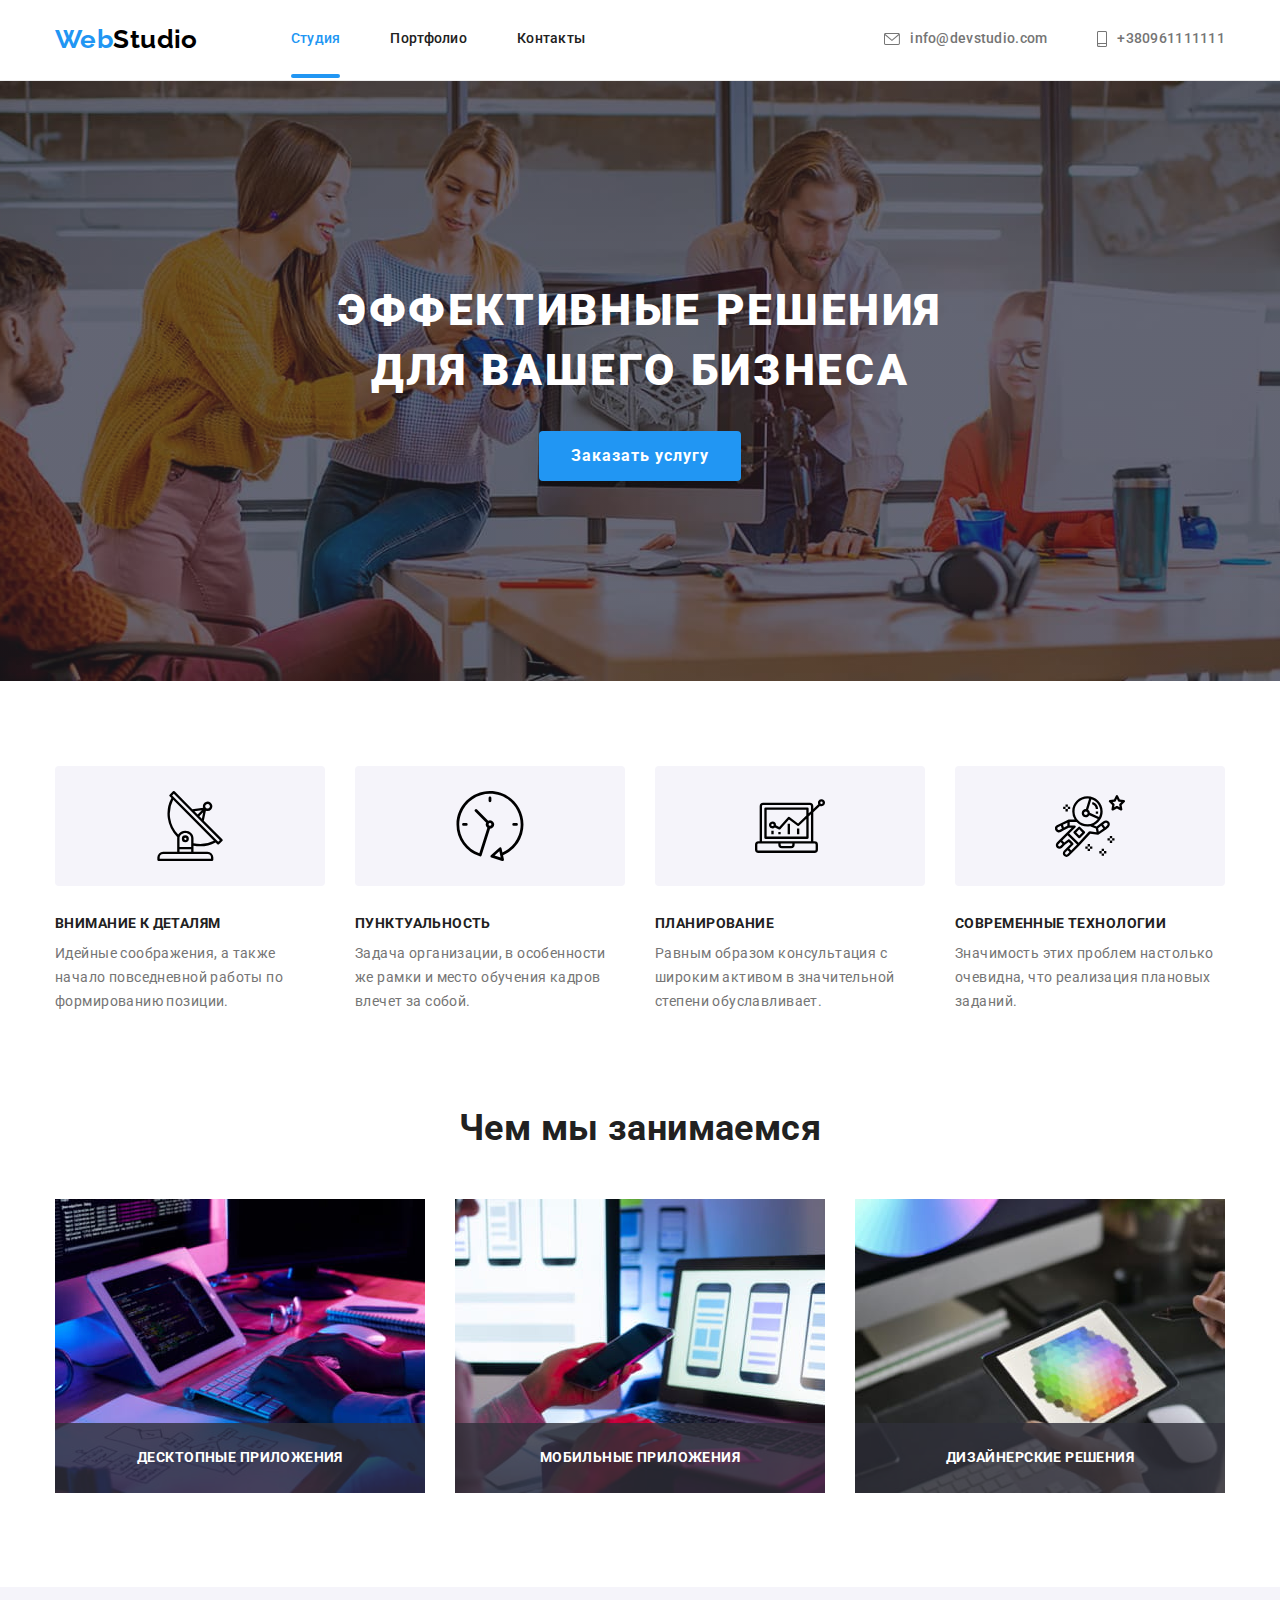
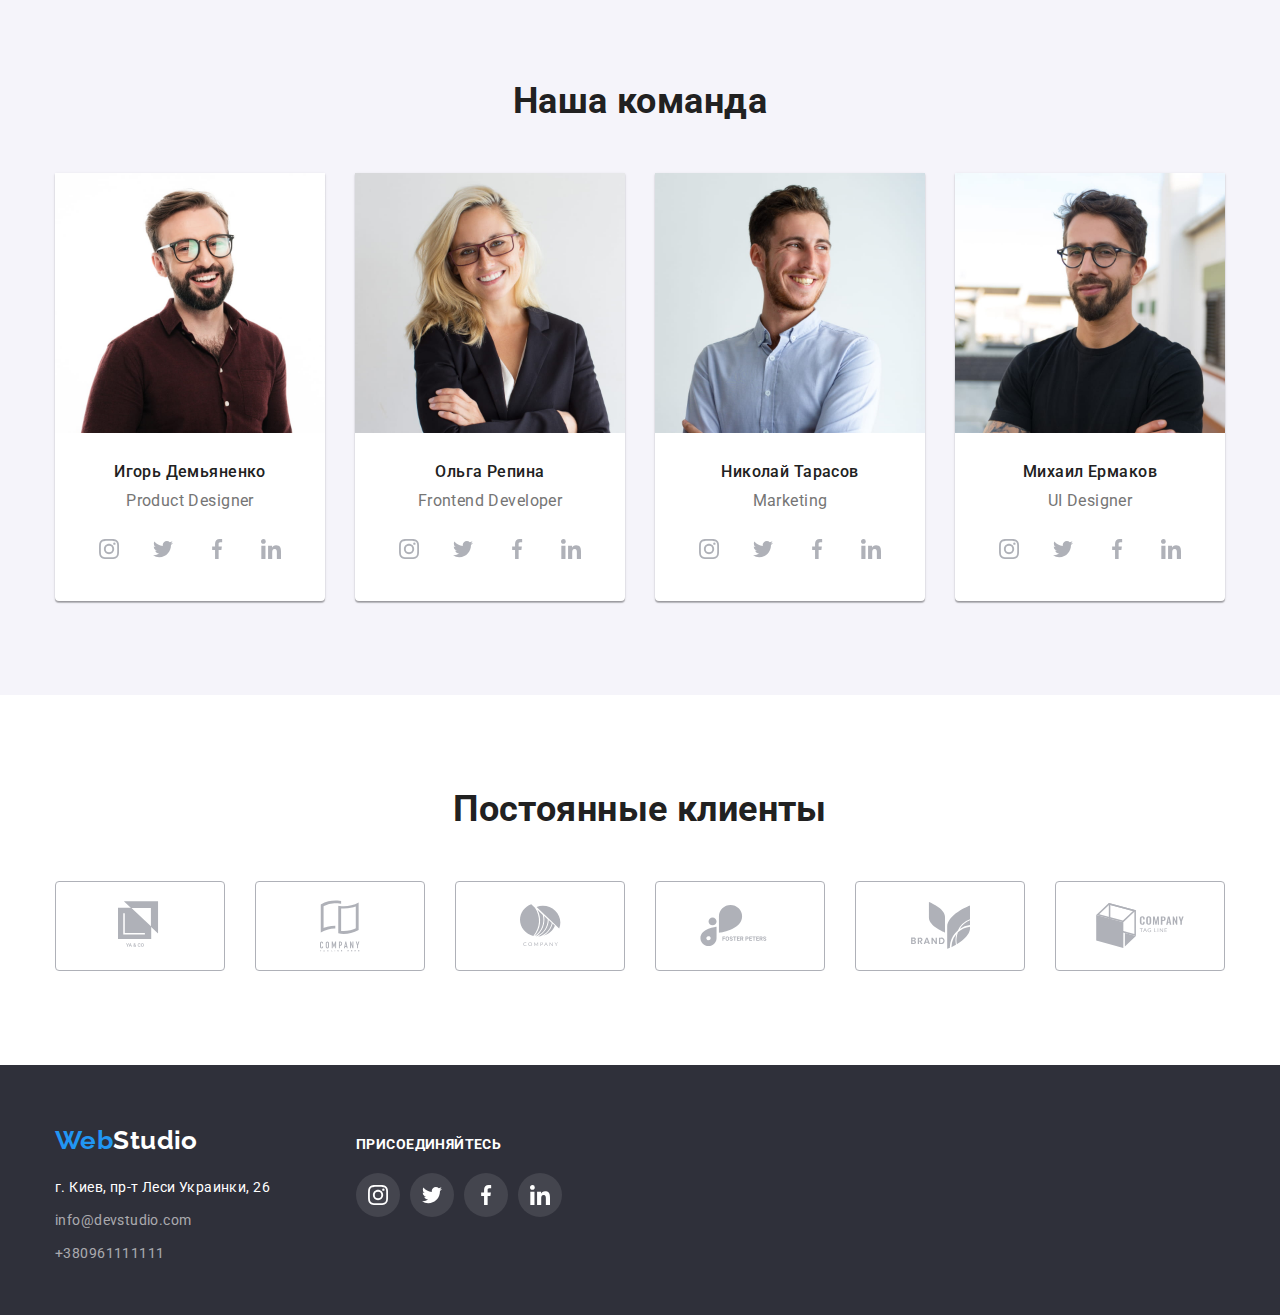
==== commit 21b71d0a: "закрытие модалки" ====
--- a/index.html
+++ b/index.html
@@ -45,13 +45,9 @@
                 <div class="hero-center">
                     <h1 class="hero-title">Эффективные решения для вашего бизнеса</h1>
                 </div>
-                <button type="button" class="button-hero">Заказать услугу</button>
-            </div>
-            <div class="backdrop">
-                <div class="modal">
-                    
-                </div>
-            </div>
+                <button type="button" class="button-hero" data-modal-open>Заказать услугу</button>
+            </div>
+            
         </section>
         <section class="section description">
             <div class="container">
@@ -407,7 +403,20 @@
             </div>
         </div>
     </footer>
-    <script src="./js/modal.js"></script>
+  <div class="backdrop is-hidden" data-modal>
+      <div class="modal">
+          <button class="btn-close"data-modal-close > 
+           <svg class="modal-ikon" width="11" height="11"> 
+               <use href="./images/icons.svg#icon-Vector"></use>
+
+           </svg>
+          </button>
+          <p></p>
+      </div>
+
+  </div> 
+
+    <script src="./js/modal.js></script>
 </body>
 
 </html>--- a/css/styles.css
+++ b/css/styles.css
@@ -279,21 +279,8 @@
   border-radius: 4px;
   padding: 10px 32px;
   min-width: 200px;
-  
-}
-.backdrop {
-  position: fixed;
-  top: 0px;
-  left: 0px;
-  width: 100%;
-  height: 100%;
-  background-color:rgba(0, 0, 0, 0.2);
-  
-}
-.modal {
- width:528px ; 
- height:581px ; 
- background-color: var(--primary-white-color);
+  transition: background-color 250ms cubic-bezier(0.4, 0, 0.2, 1);
+  
 }
 
 /* section Чем мы занимаемся описани */
@@ -360,6 +347,8 @@
 }
 .section-foto > .item {
   position: relative;
+
+ 
 }
 
 .text-title {
@@ -576,9 +565,11 @@
   border-radius: 4px;
   border: transparent;
   cursor: pointer;
+  transition: background-color 250ms cubic-bezier(0.4, 0, 0.2, 1) ;
 }
 /* filter */
 .filter-item {
+  
   padding: 0;
   margin: 0;
   display: flex;
@@ -612,9 +603,11 @@
 }
 .filter-link {
   display: block;
+  
 }
 .filter-link:hover,
 .filter-link:focus {
+  
   box-shadow: 0px 1px 1px rgba(0, 0, 0, 0.12), 0px 4px 4px rgba(0, 0, 0, 0.06),
     1px 4px 6px rgba(0, 0, 0, 0.16);
 }
@@ -622,4 +615,95 @@
   padding: 20px 24px;
   border: 1px solid #eeeeee;
   border-top: none;
+}
+
+.product {
+  position: relative;
+  overflow: hidden;
+ 
+  }
+   .product::before {
+    content: "";
+    position: absolute;
+    transform: translateY(100%);
+    transition: transform 250ms cubic-bezier(0.4, 0, 0.2, 1);
+   
+    display: inline-block;
+    width: 100%;
+    height: 100%;
+    background-color: rgba(33, 150, 243, 0.9);
+  }
+  
+ .filter-link:hover .product::before{
+   transform: translateY(0);
+
+  }
+
+.item-actions {
+ position: absolute;
+ width: 100%;
+ height: 100%;
+ top: 0px;
+ left: 0px;
+ padding: 63px 24px;
+
+ font-weight: 400;
+font-size: 18px;
+line-height: 1.56;
+letter-spacing: 0.03em;
+color: var(--primary-white-color);
+opacity: 0;
+transition: transform 250ms cubic-bezier(0.4, 0, 0.2, 1);
+
+}
+.filter-link:hover .item-actions{
+  opacity: 1;
+}
+
+.backdrop {
+  position: fixed;
+  z-index: 120;
+  visibility: visible;
+  top: 0;
+  left: 0;
+  width: 100%;
+  height: 100%;
+  background-color: rgba(0, 0, 0, 0.2);
+  transition: opacity 250ms cubic-bezier(0.4, 0, 0.2, 1),
+  visibility 250ms cubic-bezier(0.4, 0, 0.2, 1);
+}
+.backdrop.is-hidden {
+  opacity: 0;
+  visibility: hidden;
+  pointer-events: none;
+  
+}
+.modal {
+  position: absolute;
+  top: 50%;
+  left: 50%;
+  transform: translate(-50%, -50%);
+  max-width: 528px;
+  width: 100%;
+ 
+  min-height: 581px;
+  border-radius: 4px;
+  background-color: var(--primary-white-color);
+  box-shadow: 0px 1px 3px rgba(0, 0, 0, 0.12),
+              0px 1px 1px rgba(0, 0, 0, 0.14),
+              0px 2px 1px rgba(0, 0, 0, 0.2);
+
+
+}
+.btn-close {
+  position: absolute;
+  right: 8px;
+  top: 8px;
+  width: 30px;
+  height: 30px;
+  
+  border: 1px solid rgba(0, 0, 0, 0.1);
+  background: var(--primary-white-color);
+  border-radius: 50%;
+  cursor: pointer;
 }